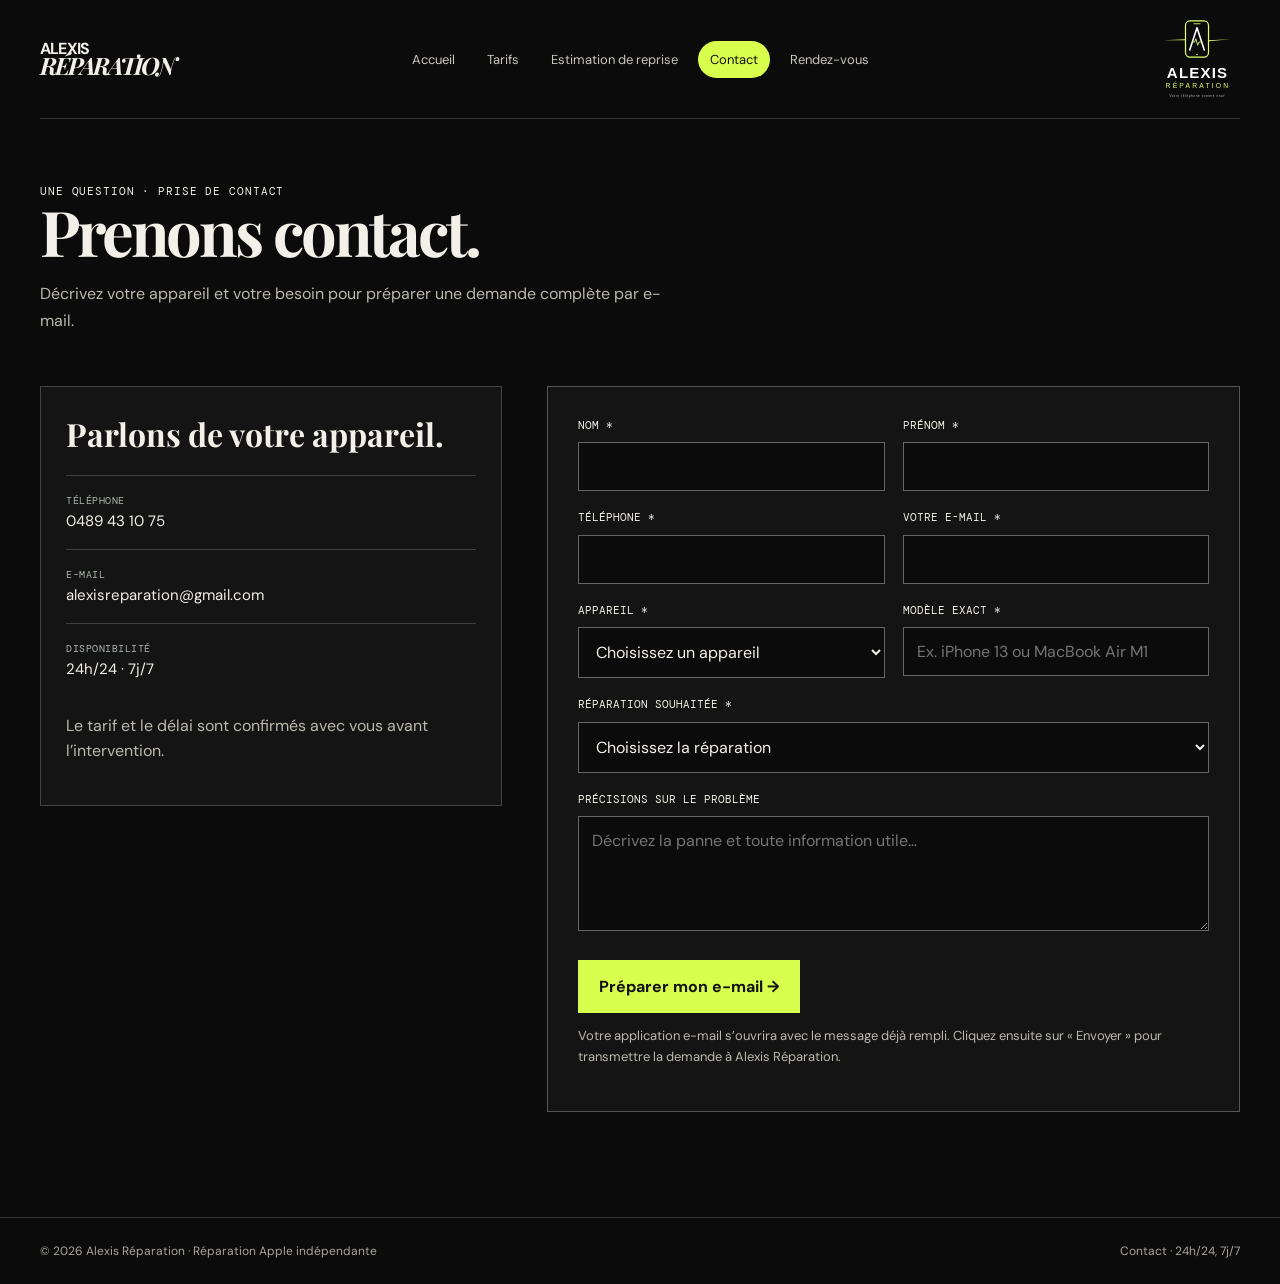
==== contact.html @ 1ca53041 "Remplacer l’estimation de réparation par la reprise iPhone 11 à 18" ====
<!doctype html>
<html lang="fr"><head><meta charset="utf-8"><meta name="viewport" content="width=device-width,initial-scale=1"><meta name="description" content="Alexis Réparation — iPhone, iPad et MacBook. Contact : 0489 43 10 75. Disponible 24h/24, 7j/7."><title>Contact — Alexis Réparation</title><link rel="stylesheet" href="style.css"></head><body>
<header class="shell topbar"><a class="logo" href="index.html" aria-label="Alexis Réparation, accueil">ALEXIS<b>RÉPARATION</b></a><nav class="site-nav" aria-label="Navigation principale"><a href="index.html">Accueil</a><a href="tarifs.html">Tarifs</a><a href="estimation.html">Estimation de reprise</a><a href="contact.html" aria-current="page">Contact</a><a href="rendez-vous.html">Rendez-vous</a></nav><a class="header-logo" href="index.html" aria-label="Alexis Réparation, accueil"><img src="logo-entete.svg" alt="Logo Alexis Réparation" width="86" height="90"></a></header>
<main><div class="shell"><header class="form-heading"><div class="number">Une question · Prise de contact</div><h1 class="page-title">Prenons contact.</h1><p>Décrivez votre appareil et votre besoin pour préparer une demande complète par e-mail.</p></header><div class="form-layout"><aside class="contact-aside"><h2>Parlons de votre appareil.</h2><div class="info"><small>TÉLÉPHONE</small><a href="tel:+32489431075">0489 43 10 75</a></div><div class="info"><small>E-MAIL</small><a href="mailto:alexisreparation@gmail.com">alexisreparation@gmail.com</a></div><div class="info"><small>DISPONIBILITÉ</small>24h/24 · 7j/7</div><p>Le tarif et le délai sont confirmés avec vous avant l’intervention.</p></aside><form class="repair-form" data-repair-form data-request="Contact">
<div class="form-fields">
<div class="field"><label for="nom">Nom *</label><input id="nom" name="nom" autocomplete="family-name" maxlength="100" required></div>
<div class="field"><label for="prenom">Prénom *</label><input id="prenom" name="prenom" autocomplete="given-name" maxlength="100" required></div>
<div class="field"><label for="telephone">Téléphone *</label><input id="telephone" name="telephone" type="tel" autocomplete="tel" required maxlength="40"></div>
<div class="field"><label for="email">Votre e-mail *</label><input id="email" name="email" type="email" autocomplete="email" maxlength="150" required></div>
<div class="field"><label for="appareil">Appareil *</label><select id="appareil" name="appareil" required><option value="">Choisissez un appareil</option><option>iPhone</option><option>iPad</option><option>MacBook</option></select></div>
<div class="field"><label for="modele">Modèle exact *</label><input id="modele" name="modele" placeholder="Ex. iPhone 13 ou MacBook Air M1" maxlength="150" required></div>
<div class="field wide"><label for="reparation">Réparation souhaitée *</label><select id="reparation" name="reparation" required><option value="">Choisissez la réparation</option><option>Écran / vitre tactile</option><option>Batterie</option><option>Connecteur de charge</option><option>Dos en verre</option><option>Appareil photo</option><option>Haut-parleur</option><option>Carte mère</option><option>Châssis complet</option><option>Autre réparation / diagnostic</option></select></div>

<div class="field wide"><label for="message">Précisions sur le problème</label><textarea id="message" name="message" maxlength="3000" placeholder="Décrivez la panne et toute information utile…"></textarea></div></div>
<button class="button" type="submit">Préparer mon e-mail →</button>
<p class="form-note">Votre application e-mail s’ouvrira avec le message déjà rempli. Cliquez ensuite sur « Envoyer » pour transmettre la demande à Alexis Réparation.</p>
<p class="form-status" role="status" aria-live="polite"></p>
<noscript><p>Pour nous contacter, écrivez à <a href="mailto:alexisreparation@gmail.com">alexisreparation@gmail.com</a> ou appelez le 0489 43 10 75.</p></noscript></form></div></div></main>
<footer class="site-footer"><div class="shell"><span>© 2026 Alexis Réparation · Réparation Apple indépendante</span><a href="contact.html">Contact · 24h/24, 7j/7</a></div></footer>
<script src="contact.js" defer></script>
</body></html>
---- style.css ----
@import url('https://fonts.googleapis.com/css2?family=DM+Mono:wght@400;500&family=DM+Sans:opsz,wght@9..40,400;9..40,500;9..40,600;9..40,700&family=Playfair+Display:ital,wght@0,600;0,700;1,600&display=swap');
    :root{--ink:#121212;--cream:#f6f2e9;--paper:#fffdfa;--line:#d8d2c6;--acid:#d8ff4d;--orange:#fe6c3b;--muted:#706d67}*{box-sizing:border-box}html{scroll-behavior:smooth}body{margin:0;background:var(--cream);color:var(--ink);font-family:"DM Sans",sans-serif}a{color:inherit;text-decoration:none}.shell{width:min(1200px,calc(100% - 40px));margin:auto}.topbar{height:80px;display:flex;align-items:center;justify-content:space-between;border-bottom:1px solid var(--line)}.logo{font-size:16px;font-weight:700;letter-spacing:-.05em;line-height:.8}.logo b{display:block;font-family:"Playfair Display";font-size:24px;font-style:italic;letter-spacing:-.09em}.call{border:1px solid var(--ink);border-radius:999px;padding:11px 17px;font-size:12px;font-weight:700;transition:.2s}.call:hover{background:var(--ink);color:white}.eyebrow,.number{font-family:"DM Mono",monospace;font-size:11px;letter-spacing:.08em;text-transform:uppercase}.hero{position:relative;overflow:hidden;padding:80px 0 0;min-height:660px;background:var(--paper)}.hero-grid{display:grid;grid-template-columns:1.1fr .9fr;gap:40px}.hero h1{font-family:"Playfair Display",serif;font-size:clamp(53px,7vw,95px);line-height:.91;letter-spacing:-.065em;margin:17px 0 27px;max-width:760px}.hero h1 em{font-weight:600;color:var(--orange)}.lede{max-width:610px;font-size:17px;line-height:1.6;color:#4c4a45}.hero-actions{display:flex;gap:12px;flex-wrap:wrap;margin-top:31px}.button{display:inline-flex;align-items:center;gap:8px;padding:15px 20px;border:1px solid var(--ink);font-size:13px;font-weight:700}.button.dark{background:var(--ink);color:white}.button:hover{transform:translateY(-2px)}.device-visual{align-self:end;height:440px;position:relative;background:#222;border-radius:220px 220px 0 0;overflow:hidden;background:radial-gradient(circle at 38% 35%,#faefc6 0 8%,transparent 9%),radial-gradient(circle at 68% 65%,#d8ff4d 0 12%,transparent 13%),linear-gradient(145deg,#e6ae74,#a34d3a 54%,#161b25 55%)}.device-visual:before{content:"";position:absolute;inset:57px 19% 0;border:10px solid #171717;border-bottom:0;border-radius:31px 31px 0 0;background:linear-gradient(135deg,#e3ffc2,#5fa4a0 50%,#f5a665);box-shadow:0 0 0 12px #353535}.device-visual:after{content:"A";position:absolute;left:44%;top:130px;color:white;font-family:"Playfair Display";font-size:120px;font-style:italic;text-shadow:0 8px 20px #0005}.stats{display:grid;grid-template-columns:repeat(4,1fr);border-top:1px solid var(--line);margin-top:72px}.stat{padding:17px 10px 18px 0;border-right:1px solid var(--line)}.stat+ .stat{padding-left:17px}.stat b{display:block;font-size:21px;letter-spacing:-.06em}.stat span{font-family:"DM Mono";font-size:10px;text-transform:uppercase;color:var(--muted)}.ticker{overflow:hidden;white-space:nowrap;background:var(--acid);border-block:1px solid var(--ink);padding:13px 0;font-family:"DM Mono";font-size:12px;font-weight:500;letter-spacing:.05em}.ticker span{padding-right:35px}.section{padding:115px 0}.section-top{display:grid;grid-template-columns:180px 1fr;gap:25px;margin-bottom:48px}.section-top h2{margin:0;font-family:"Playfair Display";font-size:clamp(39px,5vw,63px);line-height:.98;letter-spacing:-.06em}.section-top p{max-width:540px;color:var(--muted);font-size:16px;line-height:1.6}.services{display:grid;grid-template-columns:repeat(3,1fr);gap:18px}.service{min-height:390px;display:flex;flex-direction:column;justify-content:flex-end;padding:25px;border:1px solid var(--ink);background:var(--paper);position:relative;overflow:hidden}.service:before{content:"";position:absolute;inset:0 0 40%;background:linear-gradient(145deg,#f2c990,#a6d0c9);opacity:.9}.service:nth-child(2):before{background:linear-gradient(145deg,#d1f0ff,#656cd8)}.service:nth-child(3):before{background:linear-gradient(145deg,#f3d0b4,#a34939)}.service:after{content:"";position:absolute;width:52%;aspect-ratio:1/1.45;border:8px solid #202020;border-radius:17px 17px 0 0;left:24%;top:38px;background:#f9f2cd;box-shadow:0 5px 0 #555}.service:nth-child(2):after{width:72%;left:14%;aspect-ratio:1.1/1;border-radius:12px;background:#cae7ff}.service:nth-child(3):after{width:70%;left:15%;aspect-ratio:1.5/.9;border-radius:8px 8px 0 0;background:#cfddff}.service>*{position:relative;z-index:1}.service h3{margin:8px 0 5px;font-size:25px;letter-spacing:-.055em}.service p{margin:0;color:#51504c;font-family:"DM Mono";font-size:11px}.service ul{padding:0;margin:16px 0 0;display:grid;gap:5px;list-style:none;font-size:13px}.service li:before{content:"— ";color:var(--orange)}.pricing{background:var(--ink);color:var(--paper)}.pricing .section-top p{color:#c2c0ba}.pill-row{display:flex;gap:7px;flex-wrap:wrap;margin-bottom:22px}.pill{padding:9px 14px;border:1px solid #66635d;border-radius:999px;background:transparent;color:inherit;font:inherit;font-size:12px;cursor:pointer}.pill.active,.pill:hover{background:var(--acid);border-color:var(--acid);color:var(--ink)}.price-grid{display:grid;grid-template-columns:repeat(3,1fr);gap:12px}.price-card{min-height:260px;padding:21px;border:1px solid #595751;background:#1c1c1c}.price-card.featured{background:var(--acid);color:var(--ink)}.price-card h3{font-size:23px;letter-spacing:-.06em;margin:35px 0 14px}.tag{font-family:"DM Mono";font-size:10px;letter-spacing:.07em}.rate{display:flex;justify-content:space-between;gap:10px;padding:9px 0;border-top:1px solid #ffffff33;font-size:13px}.featured .rate{border-color:#0003}.calculator{background:var(--orange);padding:105px 0}.calc-grid{display:grid;grid-template-columns:1fr 1fr;gap:80px}.calculator h2{font-family:"Playfair Display";font-size:clamp(43px,5vw,65px);letter-spacing:-.06em;line-height:.94;margin:15px 0}.calculator p{line-height:1.6;max-width:490px}.selects{padding:28px;background:var(--paper);border:1px solid var(--ink)}label{display:block;margin:15px 0 7px;font-family:"DM Mono";font-size:11px;text-transform:uppercase}select{width:100%;padding:15px;border:1px solid var(--ink);border-radius:0;background:white;font:inherit;font-weight:600}.estimate{margin-top:20px;padding:17px;background:var(--acid);display:none}.estimate.show{display:block}.estimate small{display:block;font-family:"DM Mono";font-size:10px;text-transform:uppercase}.estimate b{font-family:"Playfair Display";font-size:36px;letter-spacing:-.06em}.protocol{background:var(--paper)}.steps{display:grid;grid-template-columns:repeat(4,1fr);border-top:1px solid var(--ink)}.step{padding:20px 19px 20px 0;border-right:1px solid var(--line)}.step+.step{padding-left:19px}.step h3{font-size:17px;letter-spacing:-.04em}.step p{font-size:13px;color:var(--muted);line-height:1.55}.contact{padding:95px 0;background:#19251e;color:var(--paper)}.contact-grid{display:grid;grid-template-columns:1fr .8fr;gap:80px}.contact h2{font-family:"Playfair Display";font-size:clamp(45px,6vw,76px);line-height:.92;letter-spacing:-.07em;margin:12px 0}.contact h2 em{color:var(--acid)}.big-phone{display:block;margin-top:35px;font-family:"DM Mono";font-size:clamp(22px,3vw,38px);color:var(--acid)}.info{border-top:1px solid #ffffff44;padding:18px 0;font-size:15px}.info small{display:block;margin-bottom:4px;color:#adb6ad;font-family:"DM Mono";font-size:10px;letter-spacing:.05em}.foot{display:flex;justify-content:space-between;gap:25px;padding:20px 0;font-family:"DM Mono";font-size:10px;color:#b4b9b4}@media(max-width:760px){.shell{width:min(100% - 30px,1200px)}.hero{padding-top:55px}.hero-grid,.calc-grid,.contact-grid{grid-template-columns:1fr}.device-visual{height:290px;margin-top:15px}.stats{grid-template-columns:repeat(2,1fr);margin-top:40px}.stats .stat:nth-child(2){border-right:0}.services,.price-grid{grid-template-columns:1fr}.section{padding:75px 0}.section-top{grid-template-columns:1fr;gap:12px}.steps{grid-template-columns:1fr}.step{border-right:0;border-bottom:1px solid var(--line);padding:18px 0}.step+.step{padding-left:0}.contact-grid{gap:35px}.foot{display:block;line-height:1.8}}
    /* La photographie d'atelier rapproche le haut de page du rendu éditorial de la référence. */
    .hero-photo{align-self:end;min-height:440px;background-color:#171411;background-image:linear-gradient(90deg,rgba(18,18,18,.18),transparent 65%),url('atelier-reparation-hero.png');background-position:center;background-size:cover,contain;background-repeat:no-repeat;border:1px solid var(--ink)}
    .hero-grid>div{min-width:0}
    .hero h1{font-size:clamp(42px,4.5vw,78px);max-width:640px;overflow-wrap:anywhere}
    @media(max-width:760px){.hero-photo{min-height:270px}}
    /* Les illustrations restent dans la zone visuelle haute des cartes. */
    .service:before,.service:after{z-index:0}
    .service:after{display:none}
    .service{min-height:470px}
    .service:before{inset:0 0 46%;opacity:1;background:#e6d1a8 url('iphone.png') center/contain no-repeat}
    .service:nth-child(2):before{background:#bedcf4 url('ipad.png') center/contain no-repeat}
    .service:nth-child(3):before{background:#d6a18e url('macbook.png') center/contain no-repeat}
    .hero h1 em{color:var(--acid)}
    .ticker{color:#111}
    .service li:before{color:var(--acid)}
    /* Déclinaison noire intégrale. */
    body,.hero,.protocol,.calculator,.contact{background:#0b0b0b;color:#f3f0e9}
    .topbar{border-color:#353535}.lede,.section-top p,.step p{color:#bbb8b0}.stat{border-color:#353535}.stat span{color:#aaa69f}
    .button{border-color:#f3f0e9}.button.dark{background:#f3f0e9;color:#111}.button:not(.dark):hover{background:#f3f0e9;color:#111}
    .service{background:#121212;border-color:#575757}.service p{color:#b9b5ae}.service:before{background-color:#1a1a1a}.service:nth-child(2):before{background-color:#1a1a1a}.service:nth-child(3):before{background-color:#1a1a1a}
    .calculator{border-block:1px solid #3f3f3f}.selects{background:#151515;border-color:#5f5f5f}.selects label{color:#ddd8cf}select{background:#0b0b0b;color:#f3f0e9;border-color:#5f5f5f}.estimate{background:var(--acid);color:#111}
    .contact{border-top:1px solid #3f3f3f}.info{border-color:#3f3f3f}.foot{color:#9f9b93}
  

/* Navigation commune et formulaires */
body{margin:0;color-scheme:dark;font-family:"DM Sans",system-ui,sans-serif}
.topbar{height:auto;min-height:90px;gap:24px;padding-block:22px;flex-wrap:wrap}
.site-nav{display:flex;gap:8px;flex-wrap:wrap;align-items:center;justify-content:center}
.site-nav a{padding:9px 11px;font-size:13px;border:1px solid transparent;border-radius:99px;color:#c9c6bf}
.site-nav a:hover,.site-nav a[aria-current="page"]{background:var(--acid);color:#111}
.call{border-color:#636363;color:#f3f0e9}.call:hover{background:var(--acid);color:#111}
.site-footer{border-top:1px solid #353535;padding:25px 0;margin-top:35px}
.site-footer .shell{display:flex;justify-content:space-between;gap:20px;flex-wrap:wrap;color:#aaa69f;font-size:12px}
.page-title{margin:0;font-family:"Playfair Display",Georgia,serif;font-size:clamp(39px,5vw,63px);line-height:1.05;letter-spacing:-.05em}
.page-calculator{min-height:65vh;padding-top:85px}
.home-next{padding:45px 0 65px}.home-next h2{font-family:"Playfair Display",Georgia,serif;font-size:36px;letter-spacing:-.04em;margin:0 0 12px}.home-next p{color:#bbb8b0}
.form-heading{padding:65px 0 35px}.form-heading p{max-width:650px;color:#bbb8b0;line-height:1.7}
.form-layout{display:grid;grid-template-columns:.8fr 1.2fr;gap:45px;padding-bottom:70px;align-items:start}
.contact-aside{padding:25px;background:#141414;border:1px solid #444;min-width:0}.contact-aside h2{font-family:"Playfair Display",Georgia,serif;font-size:32px;margin:0 0 20px}
.contact-aside a{overflow-wrap:anywhere}.contact-aside p{color:#bbb8b0;line-height:1.6}
.repair-form{padding:30px;background:#141414;border:1px solid #555}
.form-fields{display:grid;grid-template-columns:1fr 1fr;gap:18px}.field label{margin:0 0 8px;font-size:11px;line-height:1.6}.field.wide{grid-column:1/-1}
input,textarea,.repair-form select{box-sizing:border-box;width:100%;padding:13px;background:#0b0b0b;color:#f3f0e9;border:1px solid #666;border-radius:0;font:inherit}
textarea{min-height:115px;resize:vertical}input:focus,textarea:focus,select:focus{outline:2px solid var(--acid);outline-offset:3px}
.repair-form .button{cursor:pointer;margin-top:24px;background:var(--acid);color:#111;border-color:var(--acid);font:inherit;font-weight:700}
.form-note,.form-status{font-size:13px;color:#bbb8b0;line-height:1.6}.form-status{color:var(--acid)}
.service{justify-content:flex-start;padding:0 25px 25px;min-height:0}.service:before{display:none}
.service-image{position:relative;z-index:0;display:block;width:calc(100% + 50px);height:240px;object-fit:contain;background:#1a1a1a;margin:0 -25px 25px}
.supported-models{display:block;margin-top:auto;padding-top:22px;color:#b9b5ae;font-size:11px;line-height:1.7}
@media(max-width:1000px){.topbar{justify-content:center}.logo{margin-right:auto}.site-nav{order:3;flex-basis:100%}}
@media(max-width:760px){.form-layout{grid-template-columns:1fr;gap:25px}.form-fields{grid-template-columns:1fr}.field.wide{grid-column:auto}.repair-form{padding:22px}.site-nav{gap:3px;justify-content:flex-start}.site-nav a{font-size:12px;padding:9px}.page-calculator{padding-top:55px}.calc-grid{gap:30px}.topbar .call{font-size:10px;padding:10px}.price-grid{grid-template-columns:1fr}}
.topbar{display:grid;grid-template-columns:minmax(0,1fr) auto minmax(0,1fr);gap:20px;padding-block:14px}
.topbar>.logo{grid-column:1;grid-row:1;justify-self:start;margin:0}
.topbar>.site-nav{grid-column:2;grid-row:1;order:initial;justify-content:center;flex-basis:auto}
.header-logo{grid-column:3;grid-row:1;justify-self:end;display:block;line-height:0}
.header-logo img{display:block;width:86px;height:90px;object-fit:contain}
.iphone-catalog{grid-column:1/-1;min-width:0}
.catalogue-heading{display:flex;align-items:flex-start;flex-wrap:wrap;gap:20px;margin:10px 0 28px}
.catalogue-heading h2{margin:0;font-size:26px;letter-spacing:-.04em;line-height:1.2}
.catalogue-heading h2:focus{outline:none}.catalogue-heading h2:focus-visible{outline:2px solid var(--acid);outline-offset:6px}
.catalogue-heading p{color:#bbb8b0;line-height:1.6;margin:9px 0 0;font-size:14px}
.model-grid{display:grid;grid-template-columns:repeat(4,minmax(0,1fr));gap:18px}
.model-tile{display:flex;align-items:center;gap:14px;min-width:0;min-height:112px;padding:18px;background:#1c1c1c;color:#f3f0e9;border:1px solid #515151;border-radius:16px;text-align:left;font:inherit;cursor:pointer;transition:background .18s,border-color .18s,transform .18s}
.model-tile:hover{border-color:var(--acid);background:#252b18;transform:translateY(-3px)}
.model-tile:focus-visible,.catalogue-back:focus-visible{outline:2px solid var(--acid);outline-offset:4px}
.model-thumbnail{flex:0 0 45px;height:68px;display:flex;justify-content:center;align-items:center}
.model-thumbnail img{display:block;width:45px;height:68px;object-fit:contain}
.model-label{font-size:17px;font-weight:700;line-height:1.3;letter-spacing:-.03em;overflow-wrap:anywhere}
.model-arrow{margin-left:auto;color:var(--acid);font-size:26px;line-height:1;flex-shrink:0}
.model-detail{display:block;margin-top:7px;font-size:11px;font-weight:400;line-height:1.5;color:#bbb8b0;letter-spacing:0}
.model-chip-group{margin:0 0 34px}.model-chip-title{margin:0 0 16px;padding-bottom:12px;border-bottom:1px solid #454545;color:var(--acid);font-size:20px;letter-spacing:-.03em}
.catalogue-back{background:transparent;color:var(--acid);border:1px solid #555;border-radius:99px;padding:10px 14px;font:inherit;font-size:13px;cursor:pointer;white-space:nowrap}
.catalogue-back:hover{background:var(--acid);color:#111;border-color:var(--acid)}
.catalogue-actions{margin-top:26px}.book-model{background:var(--acid);border-color:var(--acid);color:#111}
@media(max-width:1050px){.model-grid{grid-template-columns:repeat(3,minmax(0,1fr))}}
@media(max-width:800px){.model-grid{grid-template-columns:repeat(2,minmax(0,1fr))}}
@media(max-width:490px){.model-grid{grid-template-columns:1fr;gap:12px}.model-tile{min-height:95px}.model-label{font-size:18px}.catalogue-heading h2{font-size:23px}}
@media(max-width:850px){.topbar{grid-template-columns:1fr 1fr;gap:12px}.topbar>.logo{grid-column:1}.header-logo{grid-column:2}.topbar>.site-nav{grid-column:1/-1;grid-row:2;justify-content:center}.header-logo img{width:70px;height:74px}}

/* Estimation de reprise */
.trade-section{padding:85px 0 100px;min-height:70vh}
.trade-layout{display:grid;grid-template-columns:1fr 1fr;gap:65px;align-items:start}
.trade-intro h1{margin-top:20px}.trade-intro h1 em{color:var(--acid);font-weight:600}
.trade-intro>p{max-width:510px;line-height:1.7;color:#bbb8b0;font-size:16px}
.trade-intro .trade-range{display:inline-block;color:var(--acid);font-family:"DM Mono",monospace;font-size:13px;border:1px solid #454545;border-radius:99px;padding:8px 15px}
.trade-intro .trade-caption{font-size:13px;max-width:430px}
.trade-form{padding:30px;background:#151515;border:1px solid #555;min-width:0}
.trade-form>label{margin-top:0}.trade-form select{font-size:16px}
.trade-states{border:0;padding:0;margin:30px 0 0;min-width:0}
.trade-states legend{font-family:"DM Mono",monospace;text-transform:uppercase;font-size:11px;letter-spacing:.04em;margin-bottom:14px}
.trade-state-grid{display:grid;grid-template-columns:1fr 1fr;gap:12px}
.trade-state{display:flex;align-items:center;gap:11px;margin:0;padding:16px 12px;background:#0b0b0b;border:1px solid #555;cursor:pointer;text-transform:none;font-family:inherit;letter-spacing:normal}
.trade-state input{width:17px;height:17px;flex-shrink:0;accent-color:var(--acid);padding:0}
.trade-state strong{display:block;font-size:14px}.trade-state small{display:block;margin-top:5px;color:#aaa69f;line-height:1.5;font-size:11px}
.trade-state:has(input:checked){background:#242b15;border-color:var(--acid)}.trade-state:has(input:checked) strong{color:var(--acid)}
.trade-state:focus-within{outline:2px solid var(--acid);outline-offset:3px}
.trade-prompt{font-size:13px;color:#bbb8b0;line-height:1.6;margin:24px 0 0}
.trade-result{display:flex;flex-direction:column;gap:9px;background:var(--acid);color:#111;padding:24px;margin-top:25px}
.trade-result-label{font-family:"DM Mono",monospace;font-size:10px;text-transform:uppercase}
.trade-result>strong{font-size:56px;letter-spacing:-.06em;line-height:1.1}
.trade-result>span:not(.trade-result-label){font-weight:700;font-size:14px}.trade-result>small{font-size:11px;line-height:1.6}
.trade-contact{display:flex;justify-content:center;text-align:center;margin-top:16px;font-size:13px;line-height:1.5}
.trade-result[hidden],.trade-contact[hidden],.trade-prompt[hidden]{display:none}
@media(max-width:1000px){.trade-layout{gap:35px}}
@media(max-width:760px){.trade-section{padding:55px 0 65px}.trade-layout{grid-template-columns:1fr}.trade-form{padding:22px}}
@media(max-width:380px){.trade-state-grid{grid-template-columns:1fr}}
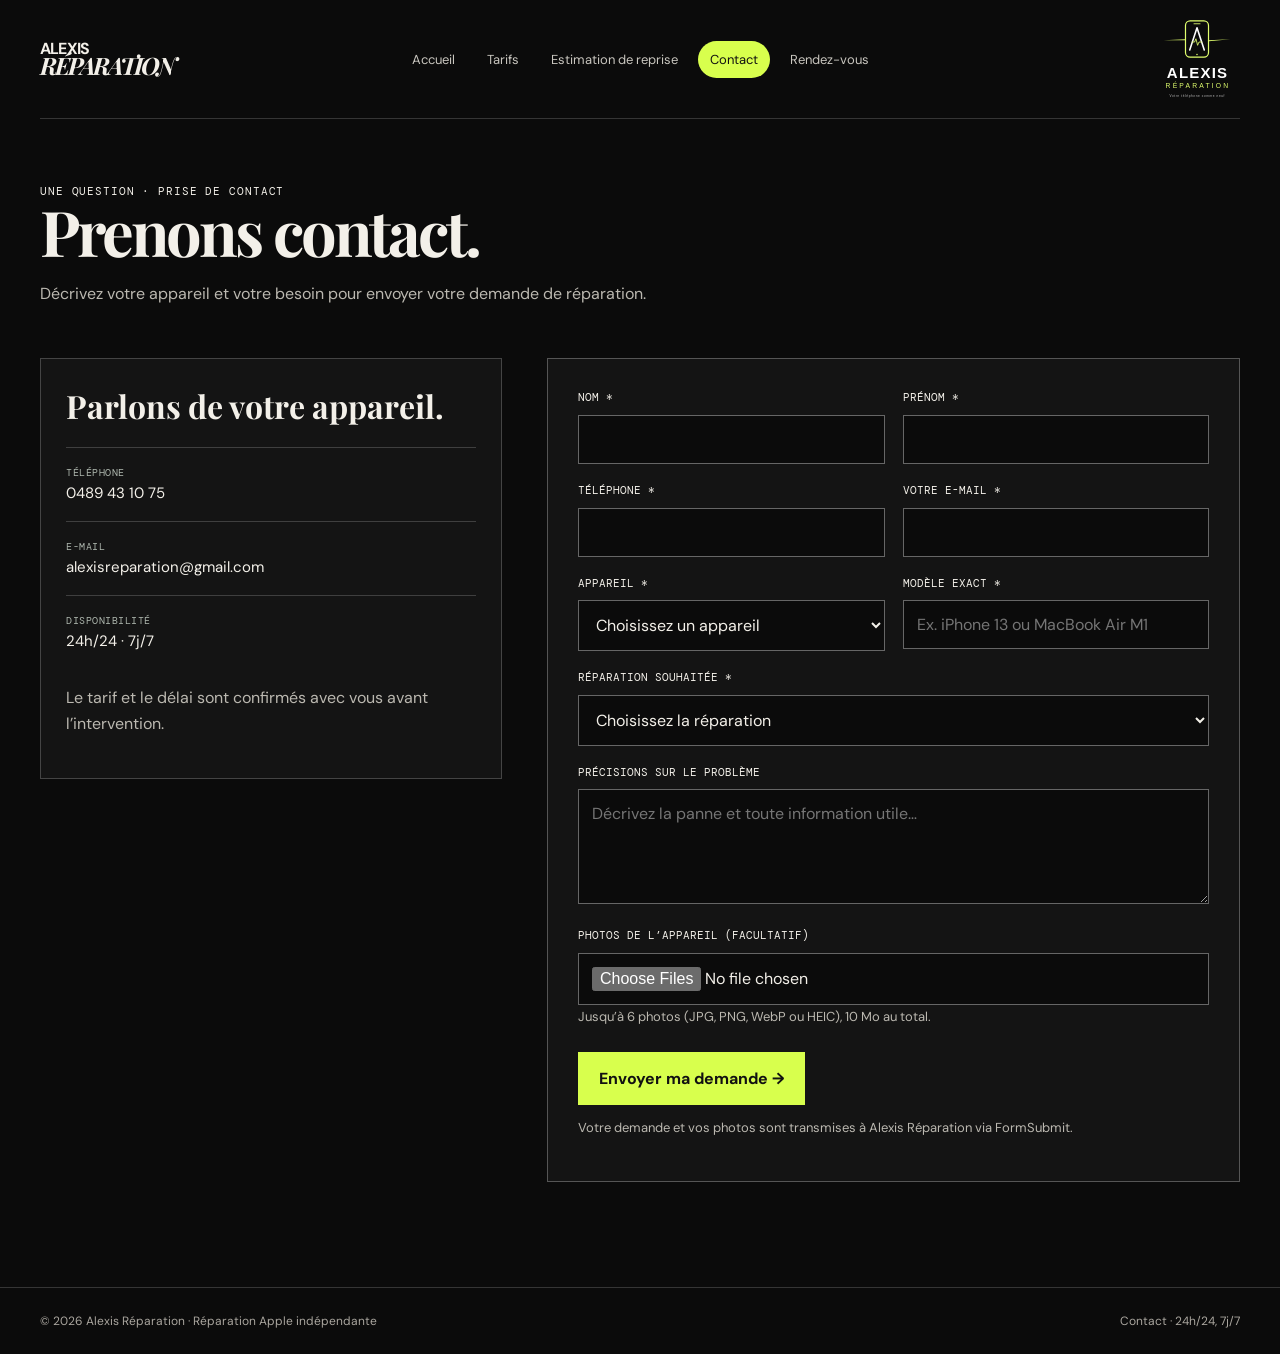
==== commit ca1d455b: "Envoyer les demandes de réparation avec photos" ====
--- a/contact.html
+++ b/contact.html
@@ -1,7 +1,10 @@
 <!doctype html>
 <html lang="fr"><head><meta charset="utf-8"><meta name="viewport" content="width=device-width,initial-scale=1"><meta name="description" content="Alexis Réparation — iPhone, iPad et MacBook. Contact : 0489 43 10 75. Disponible 24h/24, 7j/7."><title>Contact — Alexis Réparation</title><link rel="stylesheet" href="style.css"></head><body>
 <header class="shell topbar"><a class="logo" href="index.html" aria-label="Alexis Réparation, accueil">ALEXIS<b>RÉPARATION</b></a><nav class="site-nav" aria-label="Navigation principale"><a href="index.html">Accueil</a><a href="tarifs.html">Tarifs</a><a href="estimation.html">Estimation de reprise</a><a href="contact.html" aria-current="page">Contact</a><a href="rendez-vous.html">Rendez-vous</a></nav><a class="header-logo" href="index.html" aria-label="Alexis Réparation, accueil"><img src="logo-entete.svg" alt="Logo Alexis Réparation" width="86" height="90"></a></header>
-<main><div class="shell"><header class="form-heading"><div class="number">Une question · Prise de contact</div><h1 class="page-title">Prenons contact.</h1><p>Décrivez votre appareil et votre besoin pour préparer une demande complète par e-mail.</p></header><div class="form-layout"><aside class="contact-aside"><h2>Parlons de votre appareil.</h2><div class="info"><small>TÉLÉPHONE</small><a href="tel:+32489431075">0489 43 10 75</a></div><div class="info"><small>E-MAIL</small><a href="mailto:alexisreparation@gmail.com">alexisreparation@gmail.com</a></div><div class="info"><small>DISPONIBILITÉ</small>24h/24 · 7j/7</div><p>Le tarif et le délai sont confirmés avec vous avant l’intervention.</p></aside><form class="repair-form" data-repair-form data-request="Contact">
+<main><div class="shell"><header class="form-heading"><div class="number">Une question · Prise de contact</div><h1 class="page-title">Prenons contact.</h1><p>Décrivez votre appareil et votre besoin pour envoyer votre demande de réparation.</p></header><div class="form-layout"><aside class="contact-aside"><h2>Parlons de votre appareil.</h2><div class="info"><small>TÉLÉPHONE</small><a href="tel:+32489431075">0489 43 10 75</a></div><div class="info"><small>E-MAIL</small><a href="mailto:alexisreparation@gmail.com">alexisreparation@gmail.com</a></div><div class="info"><small>DISPONIBILITÉ</small>24h/24 · 7j/7</div><p>Le tarif et le délai sont confirmés avec vous avant l’intervention.</p></aside><form class="repair-form" data-repair-form method="post" enctype="multipart/form-data" action="https://formsubmit.co/alexisreparation@gmail.com">
+<input type="hidden" name="_url" value="https://alexisreparation-wq.github.io/reparation-apple/contact.html">
+<input type="hidden" name="_template" value="table">
+<input type="hidden" name="Type de demande" value="Contact">
 <div class="form-fields">
 <div class="field"><label for="nom">Nom *</label><input id="nom" name="nom" autocomplete="family-name" maxlength="100" required></div>
 <div class="field"><label for="prenom">Prénom *</label><input id="prenom" name="prenom" autocomplete="given-name" maxlength="100" required></div>
@@ -11,11 +14,13 @@
 <div class="field"><label for="modele">Modèle exact *</label><input id="modele" name="modele" placeholder="Ex. iPhone 13 ou MacBook Air M1" maxlength="150" required></div>
 <div class="field wide"><label for="reparation">Réparation souhaitée *</label><select id="reparation" name="reparation" required><option value="">Choisissez la réparation</option><option>Écran / vitre tactile</option><option>Batterie</option><option>Connecteur de charge</option><option>Dos en verre</option><option>Appareil photo</option><option>Haut-parleur</option><option>Carte mère</option><option>Châssis complet</option><option>Autre réparation / diagnostic</option></select></div>
 
-<div class="field wide"><label for="message">Précisions sur le problème</label><textarea id="message" name="message" maxlength="3000" placeholder="Décrivez la panne et toute information utile…"></textarea></div></div>
-<button class="button" type="submit">Préparer mon e-mail →</button>
-<p class="form-note">Votre application e-mail s’ouvrira avec le message déjà rempli. Cliquez ensuite sur « Envoyer » pour transmettre la demande à Alexis Réparation.</p>
-<p class="form-status" role="status" aria-live="polite"></p>
+<div class="field wide"><label for="message">Précisions sur le problème</label><textarea id="message" name="message" maxlength="3000" placeholder="Décrivez la panne et toute information utile…"></textarea></div>
+<div class="field wide"><label for="photos">Photos de l’appareil (facultatif)</label><input id="photos" name="photos" type="file" multiple accept="image/jpeg,image/png,image/webp,image/heic,image/heif,.heic,.heif" aria-describedby="photos-hint">
+<small id="photos-hint" class="form-note">Jusqu’à 6 photos (JPG, PNG, WebP ou HEIC), 10 Mo au total.</small></div>
+</div>
+<button class="button" type="submit" disabled>Envoyer ma demande →</button>
+<p class="form-note">Votre demande et vos photos sont transmises à Alexis Réparation via FormSubmit.</p>
 <noscript><p>Pour nous contacter, écrivez à <a href="mailto:alexisreparation@gmail.com">alexisreparation@gmail.com</a> ou appelez le 0489 43 10 75.</p></noscript></form></div></div></main>
 <footer class="site-footer"><div class="shell"><span>© 2026 Alexis Réparation · Réparation Apple indépendante</span><a href="contact.html">Contact · 24h/24, 7j/7</a></div></footer>
-<script src="contact.js" defer></script>
+<script src="contact.js?v=2" defer></script>
 </body></html>
--- a/style.css
+++ b/style.css
@@ -107,3 +107,15 @@
 @media(max-width:1000px){.trade-layout{gap:35px}}
 @media(max-width:760px){.trade-section{padding:55px 0 65px}.trade-layout{grid-template-columns:1fr}.trade-form{padding:22px}}
 @media(max-width:380px){.trade-state-grid{grid-template-columns:1fr}}
+.trade-form>label[for="tradeModel"]{margin-top:24px}
+.trade-form select:disabled{opacity:.5;cursor:not-allowed}
+
+/* Formulaire de reprise */
+.buyback-main{padding:60px 0 80px;max-width:950px}.buyback-main>h1{margin:15px 0 18px}.buyback-main>h1 em{color:var(--acid)}.buyback-main>p{color:#bbb8b0;line-height:1.7}.buyback-main .buyback-selection{color:var(--acid);font-weight:700}
+.buyback-panel{min-width:0;margin:30px 0;padding:28px;background:#151515;border:1px solid #505050}.buyback-panel legend{padding:0 10px;font-size:17px;font-weight:700;color:var(--acid)}
+.buyback-hint{display:block;font-size:12px;line-height:1.7;color:#bbb8b0}.buyback-panel>.buyback-hint{margin:0 0 22px}
+.buyback-photos{display:grid;grid-template-columns:repeat(3,minmax(0,1fr));gap:20px}.buyback-photo{min-width:0}.buyback-photo>label{margin:0 0 10px}.photo-preview{height:150px;background:#0b0b0b;border:1px solid #444;display:flex;align-items:center;justify-content:center;overflow:hidden}.photo-preview img{width:100%;height:100%;object-fit:contain}.photo-preview span{font-size:30px;color:#7c855e}.buyback-photo input{font-size:11px;margin-top:9px;padding:8px;max-width:100%}.buyback-photo>small{display:block;font-size:10px;color:#b9b5ae;margin-top:7px;overflow-wrap:anywhere}
+.battery-unavailable{display:flex;gap:8px;align-items:center;font-family:inherit;font-size:11px;text-transform:none;line-height:1.5}.battery-unavailable input{width:16px;height:16px;flex-shrink:0;accent-color:var(--acid)}.buyback-submit{background:var(--acid);color:#111;border-color:var(--acid);cursor:pointer}
+.buyback-error{color:#ffb1a2;font-size:14px;line-height:1.6}.buyback-offer{margin-top:35px;border:1px solid var(--acid);padding:30px;background:#18200c}.buyback-offer h2{margin:0 0 20px;font-size:24px}.buyback-offer>strong{font-size:64px;letter-spacing:-.06em;color:var(--acid)}.buyback-offer p{font-size:13px;line-height:1.7}.buyback-offer .button{background:var(--acid);border-color:var(--acid);color:#111;cursor:pointer;line-height:1.5;text-align:center}.buyback-offer button:disabled{opacity:.6;cursor:wait}
+.buyback-form[hidden],.buyback-offer[hidden],.buyback-error[hidden],.buyback-main [hidden]{display:none}
+@media(max-width:650px){.buyback-panel{padding:20px}.buyback-photos{grid-template-columns:repeat(2,minmax(0,1fr));gap:14px}.buyback-offer{padding:22px}.buyback-offer>strong{font-size:52px}.buyback-submit{width:100%}}
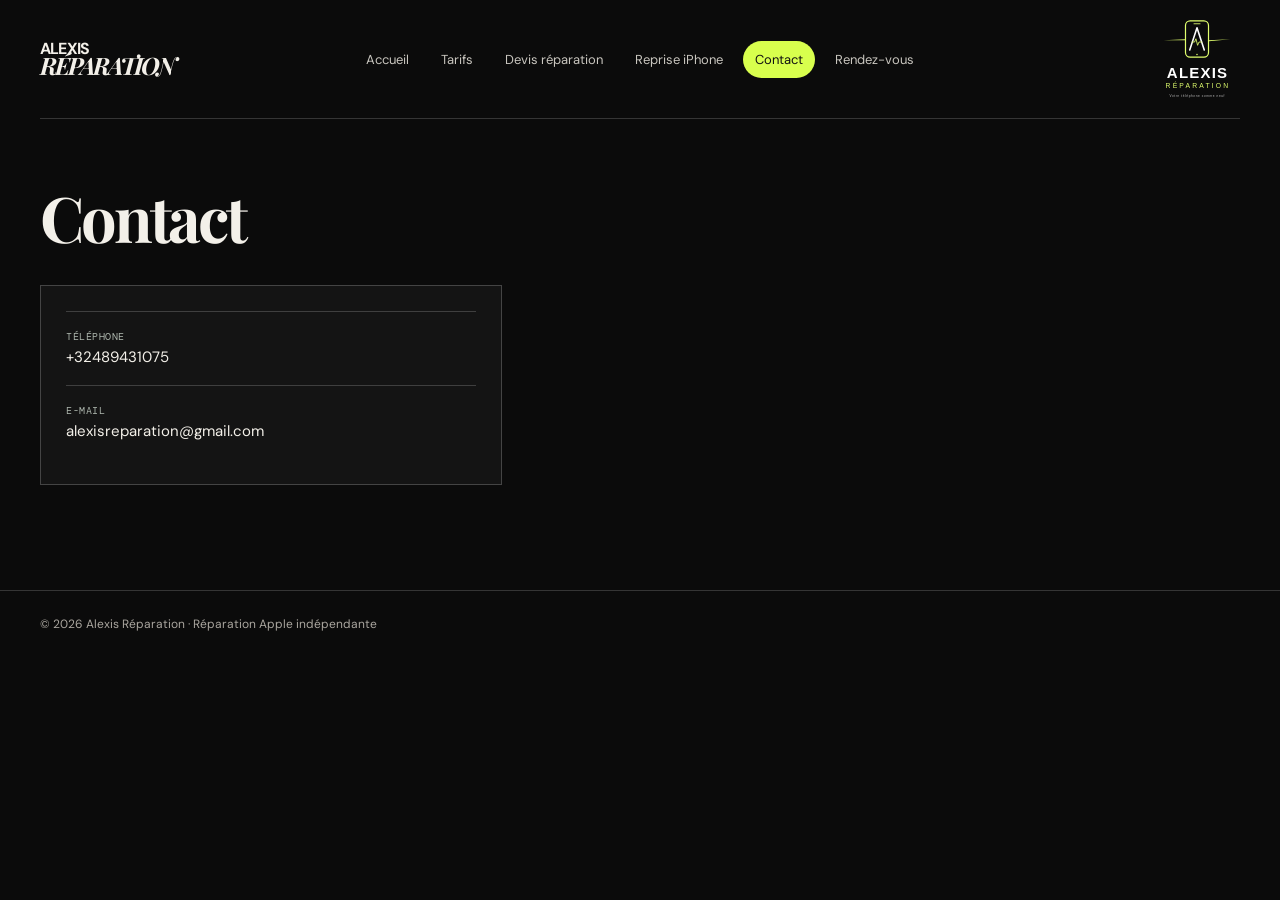
==== commit aa3adb36: "Séparer les devis réparation de la page Contact" ====
--- a/contact.html
+++ b/contact.html
@@ -1,26 +1,11 @@
 <!doctype html>
-<html lang="fr"><head><meta charset="utf-8"><meta name="viewport" content="width=device-width,initial-scale=1"><meta name="description" content="Alexis Réparation — iPhone, iPad et MacBook. Contact : 0489 43 10 75. Disponible 24h/24, 7j/7."><title>Contact — Alexis Réparation</title><link rel="stylesheet" href="style.css"></head><body>
-<header class="shell topbar"><a class="logo" href="index.html" aria-label="Alexis Réparation, accueil">ALEXIS<b>RÉPARATION</b></a><nav class="site-nav" aria-label="Navigation principale"><a href="index.html">Accueil</a><a href="tarifs.html">Tarifs</a><a href="estimation.html">Estimation de reprise</a><a href="contact.html" aria-current="page">Contact</a><a href="rendez-vous.html">Rendez-vous</a></nav><a class="header-logo" href="index.html" aria-label="Alexis Réparation, accueil"><img src="logo-entete.svg" alt="Logo Alexis Réparation" width="86" height="90"></a></header>
-<main><div class="shell"><header class="form-heading"><div class="number">Une question · Prise de contact</div><h1 class="page-title">Prenons contact.</h1><p>Décrivez votre appareil et votre besoin pour envoyer votre demande de réparation.</p></header><div class="form-layout"><aside class="contact-aside"><h2>Parlons de votre appareil.</h2><div class="info"><small>TÉLÉPHONE</small><a href="tel:+32489431075">0489 43 10 75</a></div><div class="info"><small>E-MAIL</small><a href="mailto:alexisreparation@gmail.com">alexisreparation@gmail.com</a></div><div class="info"><small>DISPONIBILITÉ</small>24h/24 · 7j/7</div><p>Le tarif et le délai sont confirmés avec vous avant l’intervention.</p></aside><form class="repair-form" data-repair-form method="post" enctype="multipart/form-data" action="https://formsubmit.co/alexisreparation@gmail.com">
-<input type="hidden" name="_url" value="https://alexisreparation-wq.github.io/reparation-apple/contact.html">
-<input type="hidden" name="_template" value="table">
-<input type="hidden" name="Type de demande" value="Contact">
-<div class="form-fields">
-<div class="field"><label for="nom">Nom *</label><input id="nom" name="nom" autocomplete="family-name" maxlength="100" required></div>
-<div class="field"><label for="prenom">Prénom *</label><input id="prenom" name="prenom" autocomplete="given-name" maxlength="100" required></div>
-<div class="field"><label for="telephone">Téléphone *</label><input id="telephone" name="telephone" type="tel" autocomplete="tel" required maxlength="40"></div>
-<div class="field"><label for="email">Votre e-mail *</label><input id="email" name="email" type="email" autocomplete="email" maxlength="150" required></div>
-<div class="field"><label for="appareil">Appareil *</label><select id="appareil" name="appareil" required><option value="">Choisissez un appareil</option><option>iPhone</option><option>iPad</option><option>MacBook</option></select></div>
-<div class="field"><label for="modele">Modèle exact *</label><input id="modele" name="modele" placeholder="Ex. iPhone 13 ou MacBook Air M1" maxlength="150" required></div>
-<div class="field wide"><label for="reparation">Réparation souhaitée *</label><select id="reparation" name="reparation" required><option value="">Choisissez la réparation</option><option>Écran / vitre tactile</option><option>Batterie</option><option>Connecteur de charge</option><option>Dos en verre</option><option>Appareil photo</option><option>Haut-parleur</option><option>Carte mère</option><option>Châssis complet</option><option>Autre réparation / diagnostic</option></select></div>
-
-<div class="field wide"><label for="message">Précisions sur le problème</label><textarea id="message" name="message" maxlength="3000" placeholder="Décrivez la panne et toute information utile…"></textarea></div>
-<div class="field wide"><label for="photos">Photos de l’appareil (facultatif)</label><input id="photos" name="photos" type="file" multiple accept="image/jpeg,image/png,image/webp,image/heic,image/heif,.heic,.heif" aria-describedby="photos-hint">
-<small id="photos-hint" class="form-note">Jusqu’à 6 photos (JPG, PNG, WebP ou HEIC), 10 Mo au total.</small></div>
-</div>
-<button class="button" type="submit" disabled>Envoyer ma demande →</button>
-<p class="form-note">Votre demande et vos photos sont transmises à Alexis Réparation via FormSubmit.</p>
-<noscript><p>Pour nous contacter, écrivez à <a href="mailto:alexisreparation@gmail.com">alexisreparation@gmail.com</a> ou appelez le 0489 43 10 75.</p></noscript></form></div></div></main>
-<footer class="site-footer"><div class="shell"><span>© 2026 Alexis Réparation · Réparation Apple indépendante</span><a href="contact.html">Contact · 24h/24, 7j/7</a></div></footer>
-<script src="contact.js?v=2" defer></script>
+<html lang="fr"><head><meta charset="utf-8"><meta name="viewport" content="width=device-width,initial-scale=1"><meta name="description" content="Téléphone et e-mail d’Alexis Réparation."><title>Contact — Alexis Réparation</title><link rel="stylesheet" href="style.css"></head><body>
+<header class="shell topbar"><a class="logo" href="index.html" aria-label="Alexis Réparation, accueil">ALEXIS<b>RÉPARATION</b></a><nav class="site-nav" aria-label="Navigation principale"><a href="index.html">Accueil</a><a href="tarifs.html">Tarifs</a><a href="devis-reparation.html">Devis réparation</a><a href="estimation.html">Reprise iPhone</a><a href="contact.html" aria-current="page">Contact</a><a href="rendez-vous.html">Rendez-vous</a></nav><a class="header-logo" href="index.html" aria-label="Alexis Réparation, accueil"><img src="logo-entete.svg" alt="Logo Alexis Réparation" width="86" height="90"></a></header>
+<main><div class="shell">
+<header class="form-heading"><h1 class="page-title">Contact</h1></header>
+<div class="form-layout"><div class="contact-aside">
+<div class="info"><small>TÉLÉPHONE</small><a href="tel:+32489431075">+32489431075</a></div>
+<div class="info"><small>E-MAIL</small><a href="mailto:alexisreparation@gmail.com">alexisreparation@gmail.com</a></div>
+</div></div></div></main>
+<footer class="site-footer"><div class="shell"><span>© 2026 Alexis Réparation · Réparation Apple indépendante</span></div></footer>
 </body></html>
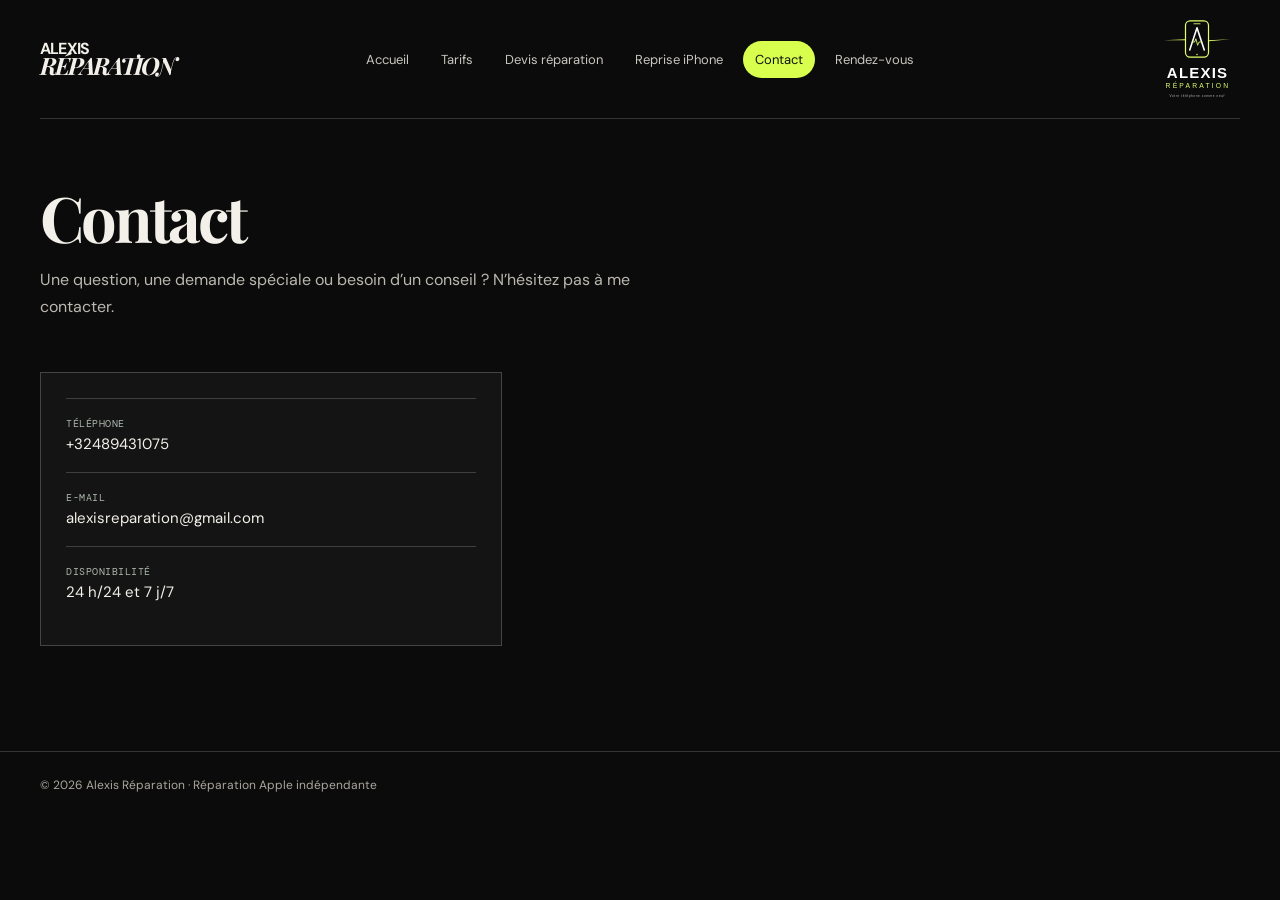
==== commit 6f1a1255: "Indiquer la disponibilité sur la page Contact" ====
--- a/contact.html
+++ b/contact.html
@@ -2,10 +2,14 @@
 <html lang="fr"><head><meta charset="utf-8"><meta name="viewport" content="width=device-width,initial-scale=1"><meta name="description" content="Téléphone et e-mail d’Alexis Réparation."><title>Contact — Alexis Réparation</title><link rel="stylesheet" href="style.css"></head><body>
 <header class="shell topbar"><a class="logo" href="index.html" aria-label="Alexis Réparation, accueil">ALEXIS<b>RÉPARATION</b></a><nav class="site-nav" aria-label="Navigation principale"><a href="index.html">Accueil</a><a href="tarifs.html">Tarifs</a><a href="devis-reparation.html">Devis réparation</a><a href="estimation.html">Reprise iPhone</a><a href="contact.html" aria-current="page">Contact</a><a href="rendez-vous.html">Rendez-vous</a></nav><a class="header-logo" href="index.html" aria-label="Alexis Réparation, accueil"><img src="logo-entete.svg" alt="Logo Alexis Réparation" width="86" height="90"></a></header>
 <main><div class="shell">
-<header class="form-heading"><h1 class="page-title">Contact</h1></header>
+<header class="form-heading">
+<h1 class="page-title">Contact</h1>
+<p>Une question, une demande spéciale ou besoin d’un conseil ? N’hésitez pas à me contacter.</p>
+</header>
 <div class="form-layout"><div class="contact-aside">
 <div class="info"><small>TÉLÉPHONE</small><a href="tel:+32489431075">+32489431075</a></div>
 <div class="info"><small>E-MAIL</small><a href="mailto:alexisreparation@gmail.com">alexisreparation@gmail.com</a></div>
+<div class="info"><small>DISPONIBILITÉ</small>24 h/24 et 7 j/7</div>
 </div></div></div></main>
 <footer class="site-footer"><div class="shell"><span>© 2026 Alexis Réparation · Réparation Apple indépendante</span></div></footer>
 </body></html>
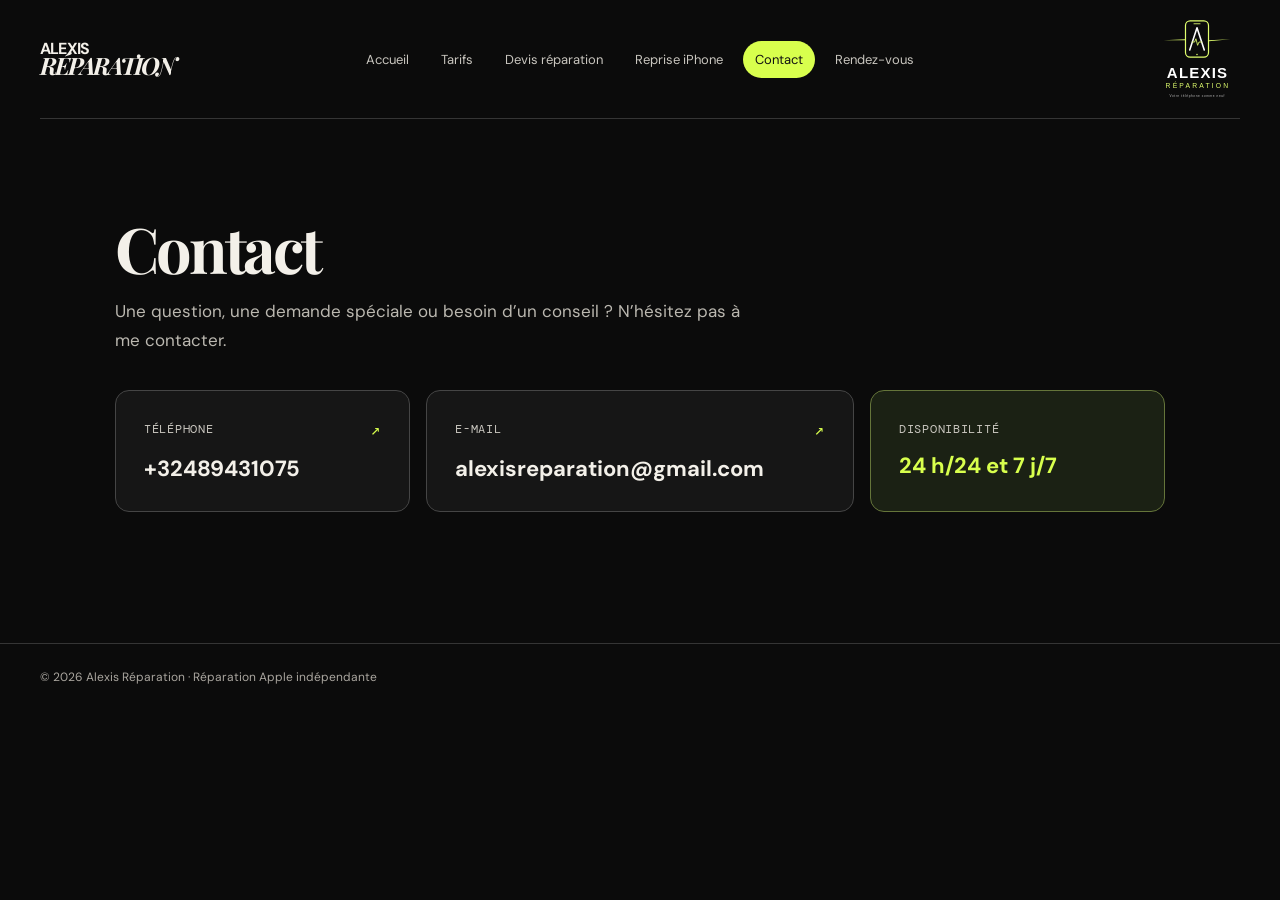
==== commit ad524a3b: "Soigner la page Contact et les filtres Tarifs" ====
--- a/contact.html
+++ b/contact.html
@@ -1,15 +1,25 @@
 <!doctype html>
-<html lang="fr"><head><meta charset="utf-8"><meta name="viewport" content="width=device-width,initial-scale=1"><meta name="description" content="Téléphone et e-mail d’Alexis Réparation."><title>Contact — Alexis Réparation</title><link rel="stylesheet" href="style.css"></head><body>
+<html lang="fr"><head><meta charset="utf-8"><meta name="viewport" content="width=device-width,initial-scale=1"><meta name="description" content="Téléphone et e-mail d’Alexis Réparation."><title>Contact — Alexis Réparation</title><link rel="stylesheet" href="style.css?v=contact-tarifs"></head><body>
 <header class="shell topbar"><a class="logo" href="index.html" aria-label="Alexis Réparation, accueil">ALEXIS<b>RÉPARATION</b></a><nav class="site-nav" aria-label="Navigation principale"><a href="index.html">Accueil</a><a href="tarifs.html">Tarifs</a><a href="devis-reparation.html">Devis réparation</a><a href="estimation.html">Reprise iPhone</a><a href="contact.html" aria-current="page">Contact</a><a href="rendez-vous.html">Rendez-vous</a></nav><a class="header-logo" href="index.html" aria-label="Alexis Réparation, accueil"><img src="logo-entete.svg" alt="Logo Alexis Réparation" width="86" height="90"></a></header>
-<main><div class="shell">
+<main class="shell contact-page">
 <header class="form-heading">
 <h1 class="page-title">Contact</h1>
 <p>Une question, une demande spéciale ou besoin d’un conseil ? N’hésitez pas à me contacter.</p>
 </header>
-<div class="form-layout"><div class="contact-aside">
-<div class="info"><small>TÉLÉPHONE</small><a href="tel:+32489431075">+32489431075</a></div>
-<div class="info"><small>E-MAIL</small><a href="mailto:alexisreparation@gmail.com">alexisreparation@gmail.com</a></div>
-<div class="info"><small>DISPONIBILITÉ</small>24 h/24 et 7 j/7</div>
-</div></div></div></main>
+<div class="contact-details">
+<a class="contact-card" href="tel:+32489431075">
+<span class="contact-card-label">Téléphone <span aria-hidden="true">↗</span></span>
+<strong class="contact-card-value">+32489431075</strong>
+</a>
+<a class="contact-card" href="mailto:alexisreparation@gmail.com">
+<span class="contact-card-label">E-mail <span aria-hidden="true">↗</span></span>
+<strong class="contact-card-value">alexisreparation@gmail.com</strong>
+</a>
+<div class="contact-card contact-card-hours">
+<span class="contact-card-label">Disponibilité</span>
+<strong class="contact-card-value">24 h/24 et 7 j/7</strong>
+</div>
+</div>
+</main>
 <footer class="site-footer"><div class="shell"><span>© 2026 Alexis Réparation · Réparation Apple indépendante</span></div></footer>
 </body></html>
--- a/style.css
+++ b/style.css
@@ -41,6 +41,75 @@
 .form-layout{display:grid;grid-template-columns:.8fr 1.2fr;gap:45px;padding-bottom:70px;align-items:start}
 .contact-aside{padding:25px;background:#141414;border:1px solid #444;min-width:0}.contact-aside h2{font-family:"Playfair Display",Georgia,serif;font-size:32px;margin:0 0 20px}
 .contact-aside a{overflow-wrap:anywhere}.contact-aside p{color:#bbb8b0;line-height:1.6}
+
+.contact-page {
+  max-width: 1050px;
+  padding-bottom: clamp(48px, 8vw, 96px);
+}
+.contact-page .form-heading {
+  padding-top: clamp(48px, 8vw, 96px);
+}
+.contact-page .form-heading p {
+  font-size: 17px;
+  margin: 16px 0 0;
+}
+.contact-details {
+  display: grid;
+  grid-template-columns: minmax(0, 1fr) minmax(0, 1.45fr) minmax(0, 1fr);
+  gap: 16px;
+}
+.contact-card {
+  display: grid;
+  align-content: center;
+  gap: 14px;
+  padding: clamp(18px, 2.5vw, 28px);
+  border: 1px solid #454545;
+  border-radius: 14px;
+  background: #161616;
+}
+a.contact-card:hover {
+  border-color: var(--acid);
+  background: #1b2114;
+}
+a.contact-card:focus-visible {
+  outline: 2px solid var(--acid);
+  outline-offset: 3px;
+}
+.contact-card-label {
+  display: flex;
+  justify-content: space-between;
+  align-items: center;
+  gap: 12px;
+  color: #c9c6bf;
+  font: 12px "DM Mono", monospace;
+  letter-spacing: .06em;
+  text-transform: uppercase;
+}
+.contact-card-label span {
+  color: var(--acid);
+  font-size: 16px;
+}
+.contact-card-value {
+  overflow-wrap: anywhere;
+  font-size: clamp(16px, 1.8vw, 22px);
+}
+.contact-card-hours {
+  background: #1b2114;
+  border-color: #65753a;
+  color: var(--acid);
+}
+@media (max-width: 760px) {
+  .contact-details { grid-template-columns: minmax(0, 1fr); }
+}
+
+.pricing .pill[data-category] {
+  border-color: var(--acid);
+}
+.pricing .pill[data-category]:focus-visible {
+  outline: 2px solid var(--acid);
+  outline-offset: 3px;
+}
+
 .repair-form{padding:30px;background:#141414;border:1px solid #555}
 .form-fields{display:grid;grid-template-columns:1fr 1fr;gap:18px}.field label{margin:0 0 8px;font-size:11px;line-height:1.6}.field.wide{grid-column:1/-1}
 input,textarea,.repair-form select{box-sizing:border-box;width:100%;padding:13px;background:#0b0b0b;color:#f3f0e9;border:1px solid #666;border-radius:0;font:inherit}
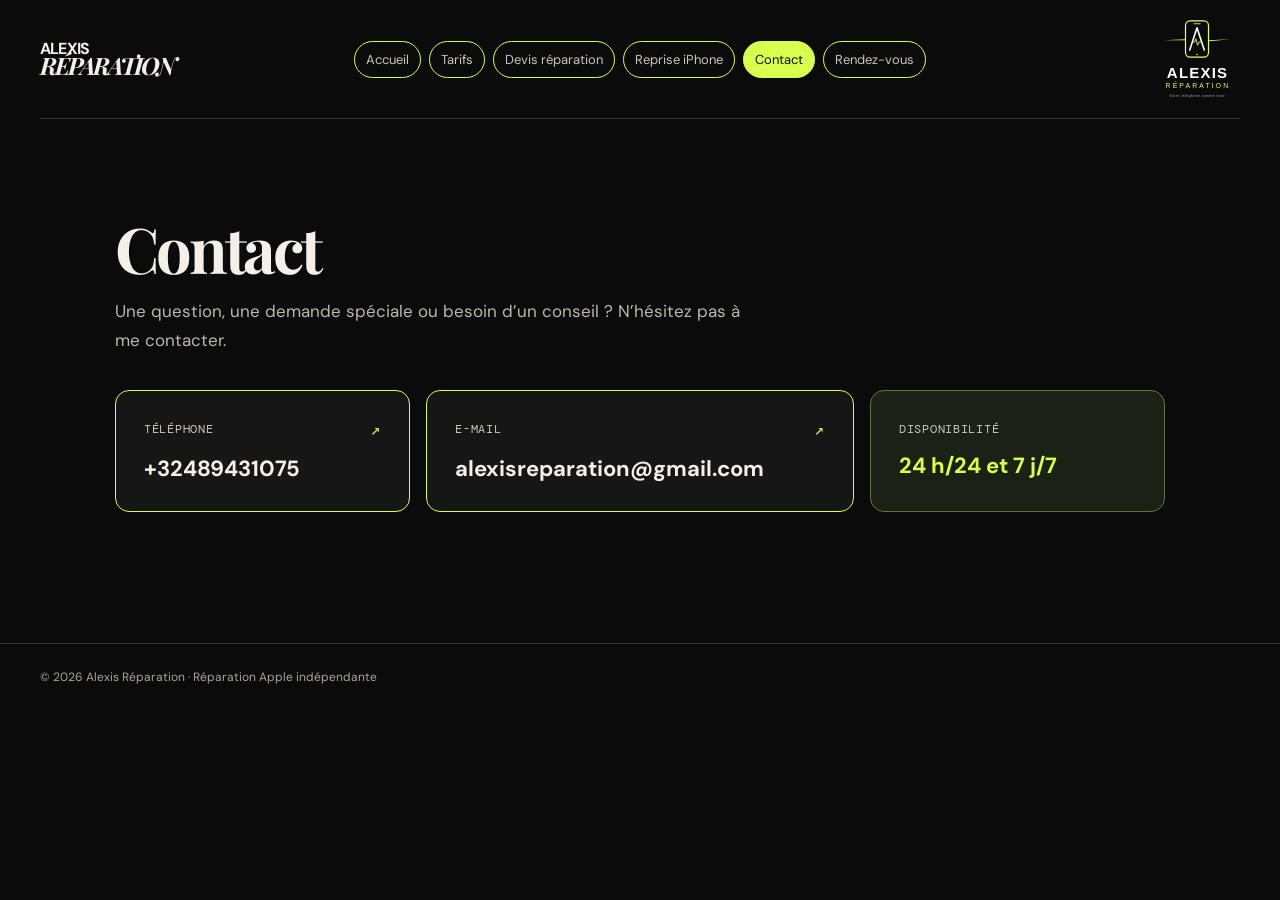
==== commit a9e45061: "Appliquer le contour néon à tous les boutons du site" ====
--- a/contact.html
+++ b/contact.html
@@ -1,5 +1,5 @@
 <!doctype html>
-<html lang="fr"><head><meta charset="utf-8"><meta name="viewport" content="width=device-width,initial-scale=1"><meta name="description" content="Téléphone et e-mail d’Alexis Réparation."><title>Contact — Alexis Réparation</title><link rel="stylesheet" href="style.css?v=contact-tarifs"></head><body>
+<html lang="fr"><head><meta charset="utf-8"><meta name="viewport" content="width=device-width,initial-scale=1"><meta name="description" content="Téléphone et e-mail d’Alexis Réparation."><title>Contact — Alexis Réparation</title><link rel="stylesheet" href="style.css?v=button-glow"></head><body>
 <header class="shell topbar"><a class="logo" href="index.html" aria-label="Alexis Réparation, accueil">ALEXIS<b>RÉPARATION</b></a><nav class="site-nav" aria-label="Navigation principale"><a href="index.html">Accueil</a><a href="tarifs.html">Tarifs</a><a href="devis-reparation.html">Devis réparation</a><a href="estimation.html">Reprise iPhone</a><a href="contact.html" aria-current="page">Contact</a><a href="rendez-vous.html">Rendez-vous</a></nav><a class="header-logo" href="index.html" aria-label="Alexis Réparation, accueil"><img src="logo-entete.svg" alt="Logo Alexis Réparation" width="86" height="90"></a></header>
 <main class="shell contact-page">
 <header class="form-heading">
--- a/style.css
+++ b/style.css
@@ -1,6 +1,6 @@
 
     @import url('https://fonts.googleapis.com/css2?family=DM+Mono:wght@400;500&family=DM+Sans:opsz,wght@9..40,400;9..40,500;9..40,600;9..40,700&family=Playfair+Display:ital,wght@0,600;0,700;1,600&display=swap');
-    :root{--ink:#121212;--cream:#f6f2e9;--paper:#fffdfa;--line:#d8d2c6;--acid:#d8ff4d;--orange:#fe6c3b;--muted:#706d67}*{box-sizing:border-box}html{scroll-behavior:smooth}body{margin:0;background:var(--cream);color:var(--ink);font-family:"DM Sans",sans-serif}a{color:inherit;text-decoration:none}.shell{width:min(1200px,calc(100% - 40px));margin:auto}.topbar{height:80px;display:flex;align-items:center;justify-content:space-between;border-bottom:1px solid var(--line)}.logo{font-size:16px;font-weight:700;letter-spacing:-.05em;line-height:.8}.logo b{display:block;font-family:"Playfair Display";font-size:24px;font-style:italic;letter-spacing:-.09em}.call{border:1px solid var(--ink);border-radius:999px;padding:11px 17px;font-size:12px;font-weight:700;transition:.2s}.call:hover{background:var(--ink);color:white}.eyebrow,.number{font-family:"DM Mono",monospace;font-size:11px;letter-spacing:.08em;text-transform:uppercase}.hero{position:relative;overflow:hidden;padding:80px 0 0;min-height:660px;background:var(--paper)}.hero-grid{display:grid;grid-template-columns:1.1fr .9fr;gap:40px}.hero h1{font-family:"Playfair Display",serif;font-size:clamp(53px,7vw,95px);line-height:.91;letter-spacing:-.065em;margin:17px 0 27px;max-width:760px}.hero h1 em{font-weight:600;color:var(--orange)}.lede{max-width:610px;font-size:17px;line-height:1.6;color:#4c4a45}.hero-actions{display:flex;gap:12px;flex-wrap:wrap;margin-top:31px}.button{display:inline-flex;align-items:center;gap:8px;padding:15px 20px;border:1px solid var(--ink);font-size:13px;font-weight:700}.button.dark{background:var(--ink);color:white}.button:hover{transform:translateY(-2px)}.device-visual{align-self:end;height:440px;position:relative;background:#222;border-radius:220px 220px 0 0;overflow:hidden;background:radial-gradient(circle at 38% 35%,#faefc6 0 8%,transparent 9%),radial-gradient(circle at 68% 65%,#d8ff4d 0 12%,transparent 13%),linear-gradient(145deg,#e6ae74,#a34d3a 54%,#161b25 55%)}.device-visual:before{content:"";position:absolute;inset:57px 19% 0;border:10px solid #171717;border-bottom:0;border-radius:31px 31px 0 0;background:linear-gradient(135deg,#e3ffc2,#5fa4a0 50%,#f5a665);box-shadow:0 0 0 12px #353535}.device-visual:after{content:"A";position:absolute;left:44%;top:130px;color:white;font-family:"Playfair Display";font-size:120px;font-style:italic;text-shadow:0 8px 20px #0005}.stats{display:grid;grid-template-columns:repeat(4,1fr);border-top:1px solid var(--line);margin-top:72px}.stat{padding:17px 10px 18px 0;border-right:1px solid var(--line)}.stat+ .stat{padding-left:17px}.stat b{display:block;font-size:21px;letter-spacing:-.06em}.stat span{font-family:"DM Mono";font-size:10px;text-transform:uppercase;color:var(--muted)}.ticker{overflow:hidden;white-space:nowrap;background:var(--acid);border-block:1px solid var(--ink);padding:13px 0;font-family:"DM Mono";font-size:12px;font-weight:500;letter-spacing:.05em}.ticker span{padding-right:35px}.section{padding:115px 0}.section-top{display:grid;grid-template-columns:180px 1fr;gap:25px;margin-bottom:48px}.section-top h2{margin:0;font-family:"Playfair Display";font-size:clamp(39px,5vw,63px);line-height:.98;letter-spacing:-.06em}.section-top p{max-width:540px;color:var(--muted);font-size:16px;line-height:1.6}.services{display:grid;grid-template-columns:repeat(3,1fr);gap:18px}.service{min-height:390px;display:flex;flex-direction:column;justify-content:flex-end;padding:25px;border:1px solid var(--ink);background:var(--paper);position:relative;overflow:hidden}.service:before{content:"";position:absolute;inset:0 0 40%;background:linear-gradient(145deg,#f2c990,#a6d0c9);opacity:.9}.service:nth-child(2):before{background:linear-gradient(145deg,#d1f0ff,#656cd8)}.service:nth-child(3):before{background:linear-gradient(145deg,#f3d0b4,#a34939)}.service:after{content:"";position:absolute;width:52%;aspect-ratio:1/1.45;border:8px solid #202020;border-radius:17px 17px 0 0;left:24%;top:38px;background:#f9f2cd;box-shadow:0 5px 0 #555}.service:nth-child(2):after{width:72%;left:14%;aspect-ratio:1.1/1;border-radius:12px;background:#cae7ff}.service:nth-child(3):after{width:70%;left:15%;aspect-ratio:1.5/.9;border-radius:8px 8px 0 0;background:#cfddff}.service>*{position:relative;z-index:1}.service h3{margin:8px 0 5px;font-size:25px;letter-spacing:-.055em}.service p{margin:0;color:#51504c;font-family:"DM Mono";font-size:11px}.service ul{padding:0;margin:16px 0 0;display:grid;gap:5px;list-style:none;font-size:13px}.service li:before{content:"— ";color:var(--orange)}.pricing{background:var(--ink);color:var(--paper)}.pricing .section-top p{color:#c2c0ba}.pill-row{display:flex;gap:7px;flex-wrap:wrap;margin-bottom:22px}.pill{padding:9px 14px;border:1px solid #66635d;border-radius:999px;background:transparent;color:inherit;font:inherit;font-size:12px;cursor:pointer}.pill.active,.pill:hover{background:var(--acid);border-color:var(--acid);color:var(--ink)}.price-grid{display:grid;grid-template-columns:repeat(3,1fr);gap:12px}.price-card{min-height:260px;padding:21px;border:1px solid #595751;background:#1c1c1c}.price-card.featured{background:var(--acid);color:var(--ink)}.price-card h3{font-size:23px;letter-spacing:-.06em;margin:35px 0 14px}.tag{font-family:"DM Mono";font-size:10px;letter-spacing:.07em}.rate{display:flex;justify-content:space-between;gap:10px;padding:9px 0;border-top:1px solid #ffffff33;font-size:13px}.featured .rate{border-color:#0003}.calculator{background:var(--orange);padding:105px 0}.calc-grid{display:grid;grid-template-columns:1fr 1fr;gap:80px}.calculator h2{font-family:"Playfair Display";font-size:clamp(43px,5vw,65px);letter-spacing:-.06em;line-height:.94;margin:15px 0}.calculator p{line-height:1.6;max-width:490px}.selects{padding:28px;background:var(--paper);border:1px solid var(--ink)}label{display:block;margin:15px 0 7px;font-family:"DM Mono";font-size:11px;text-transform:uppercase}select{width:100%;padding:15px;border:1px solid var(--ink);border-radius:0;background:white;font:inherit;font-weight:600}.estimate{margin-top:20px;padding:17px;background:var(--acid);display:none}.estimate.show{display:block}.estimate small{display:block;font-family:"DM Mono";font-size:10px;text-transform:uppercase}.estimate b{font-family:"Playfair Display";font-size:36px;letter-spacing:-.06em}.protocol{background:var(--paper)}.steps{display:grid;grid-template-columns:repeat(4,1fr);border-top:1px solid var(--ink)}.step{padding:20px 19px 20px 0;border-right:1px solid var(--line)}.step+.step{padding-left:19px}.step h3{font-size:17px;letter-spacing:-.04em}.step p{font-size:13px;color:var(--muted);line-height:1.55}.contact{padding:95px 0;background:#19251e;color:var(--paper)}.contact-grid{display:grid;grid-template-columns:1fr .8fr;gap:80px}.contact h2{font-family:"Playfair Display";font-size:clamp(45px,6vw,76px);line-height:.92;letter-spacing:-.07em;margin:12px 0}.contact h2 em{color:var(--acid)}.big-phone{display:block;margin-top:35px;font-family:"DM Mono";font-size:clamp(22px,3vw,38px);color:var(--acid)}.info{border-top:1px solid #ffffff44;padding:18px 0;font-size:15px}.info small{display:block;margin-bottom:4px;color:#adb6ad;font-family:"DM Mono";font-size:10px;letter-spacing:.05em}.foot{display:flex;justify-content:space-between;gap:25px;padding:20px 0;font-family:"DM Mono";font-size:10px;color:#b4b9b4}@media(max-width:760px){.shell{width:min(100% - 30px,1200px)}.hero{padding-top:55px}.hero-grid,.calc-grid,.contact-grid{grid-template-columns:1fr}.device-visual{height:290px;margin-top:15px}.stats{grid-template-columns:repeat(2,1fr);margin-top:40px}.stats .stat:nth-child(2){border-right:0}.services,.price-grid{grid-template-columns:1fr}.section{padding:75px 0}.section-top{grid-template-columns:1fr;gap:12px}.steps{grid-template-columns:1fr}.step{border-right:0;border-bottom:1px solid var(--line);padding:18px 0}.step+.step{padding-left:0}.contact-grid{gap:35px}.foot{display:block;line-height:1.8}}
+    :root{--ink:#121212;--cream:#f6f2e9;--paper:#fffdfa;--line:#d8d2c6;--acid:#d8ff4d;--orange:#fe6c3b;--muted:#706d67}*{box-sizing:border-box}html{scroll-behavior:smooth}body{margin:0;background:var(--cream);color:var(--ink);font-family:"DM Sans",sans-serif}a{color:inherit;text-decoration:none}.shell{width:min(1200px,calc(100% - 40px));margin:auto}.topbar{height:80px;display:flex;align-items:center;justify-content:space-between;border-bottom:1px solid var(--line)}.logo{font-size:16px;font-weight:700;letter-spacing:-.05em;line-height:.8}.logo b{display:block;font-family:"Playfair Display";font-size:24px;font-style:italic;letter-spacing:-.09em}.call{border:1px solid var(--ink);border-radius:999px;padding:11px 17px;font-size:12px;font-weight:700;transition:.2s}.call:hover{background:var(--ink);color:white}.eyebrow,.number{font-family:"DM Mono",monospace;font-size:11px;letter-spacing:.08em;text-transform:uppercase}.hero{position:relative;overflow:hidden;padding:80px 0 0;min-height:660px;background:var(--paper)}.hero-grid{display:grid;grid-template-columns:1.1fr .9fr;gap:40px}.hero h1{font-family:"Playfair Display",serif;font-size:clamp(53px,7vw,95px);line-height:.91;letter-spacing:-.065em;margin:17px 0 27px;max-width:760px}.hero h1 em{font-weight:600;color:var(--orange)}.lede{max-width:610px;font-size:17px;line-height:1.6;color:#4c4a45}.hero-actions{display:flex;gap:12px;flex-wrap:wrap;margin-top:31px}.button{display:inline-flex;align-items:center;gap:8px;padding:15px 20px;border:1px solid var(--ink);font-size:13px;font-weight:700}.button.dark{background:var(--ink);color:white}.device-visual{align-self:end;height:440px;position:relative;background:#222;border-radius:220px 220px 0 0;overflow:hidden;background:radial-gradient(circle at 38% 35%,#faefc6 0 8%,transparent 9%),radial-gradient(circle at 68% 65%,#d8ff4d 0 12%,transparent 13%),linear-gradient(145deg,#e6ae74,#a34d3a 54%,#161b25 55%)}.device-visual:before{content:"";position:absolute;inset:57px 19% 0;border:10px solid #171717;border-bottom:0;border-radius:31px 31px 0 0;background:linear-gradient(135deg,#e3ffc2,#5fa4a0 50%,#f5a665);box-shadow:0 0 0 12px #353535}.device-visual:after{content:"A";position:absolute;left:44%;top:130px;color:white;font-family:"Playfair Display";font-size:120px;font-style:italic;text-shadow:0 8px 20px #0005}.stats{display:grid;grid-template-columns:repeat(4,1fr);border-top:1px solid var(--line);margin-top:72px}.stat{padding:17px 10px 18px 0;border-right:1px solid var(--line)}.stat+ .stat{padding-left:17px}.stat b{display:block;font-size:21px;letter-spacing:-.06em}.stat span{font-family:"DM Mono";font-size:10px;text-transform:uppercase;color:var(--muted)}.ticker{overflow:hidden;white-space:nowrap;background:var(--acid);border-block:1px solid var(--ink);padding:13px 0;font-family:"DM Mono";font-size:12px;font-weight:500;letter-spacing:.05em}.ticker span{padding-right:35px}.section{padding:115px 0}.section-top{display:grid;grid-template-columns:180px 1fr;gap:25px;margin-bottom:48px}.section-top h2{margin:0;font-family:"Playfair Display";font-size:clamp(39px,5vw,63px);line-height:.98;letter-spacing:-.06em}.section-top p{max-width:540px;color:var(--muted);font-size:16px;line-height:1.6}.services{display:grid;grid-template-columns:repeat(3,1fr);gap:18px}.service{min-height:390px;display:flex;flex-direction:column;justify-content:flex-end;padding:25px;border:1px solid var(--ink);background:var(--paper);position:relative;overflow:hidden}.service:before{content:"";position:absolute;inset:0 0 40%;background:linear-gradient(145deg,#f2c990,#a6d0c9);opacity:.9}.service:nth-child(2):before{background:linear-gradient(145deg,#d1f0ff,#656cd8)}.service:nth-child(3):before{background:linear-gradient(145deg,#f3d0b4,#a34939)}.service:after{content:"";position:absolute;width:52%;aspect-ratio:1/1.45;border:8px solid #202020;border-radius:17px 17px 0 0;left:24%;top:38px;background:#f9f2cd;box-shadow:0 5px 0 #555}.service:nth-child(2):after{width:72%;left:14%;aspect-ratio:1.1/1;border-radius:12px;background:#cae7ff}.service:nth-child(3):after{width:70%;left:15%;aspect-ratio:1.5/.9;border-radius:8px 8px 0 0;background:#cfddff}.service>*{position:relative;z-index:1}.service h3{margin:8px 0 5px;font-size:25px;letter-spacing:-.055em}.service p{margin:0;color:#51504c;font-family:"DM Mono";font-size:11px}.service ul{padding:0;margin:16px 0 0;display:grid;gap:5px;list-style:none;font-size:13px}.service li:before{content:"— ";color:var(--orange)}.pricing{background:var(--ink);color:var(--paper)}.pricing .section-top p{color:#c2c0ba}.pill-row{display:flex;gap:7px;flex-wrap:wrap;margin-bottom:22px}.pill{padding:9px 14px;border:1px solid #66635d;border-radius:999px;background:transparent;color:inherit;font:inherit;font-size:12px;cursor:pointer}.pill.active,.pill:hover{background:var(--acid);border-color:var(--acid);color:var(--ink)}.price-grid{display:grid;grid-template-columns:repeat(3,1fr);gap:12px}.price-card{min-height:260px;padding:21px;border:1px solid #595751;background:#1c1c1c}.price-card.featured{background:var(--acid);color:var(--ink)}.price-card h3{font-size:23px;letter-spacing:-.06em;margin:35px 0 14px}.tag{font-family:"DM Mono";font-size:10px;letter-spacing:.07em}.rate{display:flex;justify-content:space-between;gap:10px;padding:9px 0;border-top:1px solid #ffffff33;font-size:13px}.featured .rate{border-color:#0003}.calculator{background:var(--orange);padding:105px 0}.calc-grid{display:grid;grid-template-columns:1fr 1fr;gap:80px}.calculator h2{font-family:"Playfair Display";font-size:clamp(43px,5vw,65px);letter-spacing:-.06em;line-height:.94;margin:15px 0}.calculator p{line-height:1.6;max-width:490px}.selects{padding:28px;background:var(--paper);border:1px solid var(--ink)}label{display:block;margin:15px 0 7px;font-family:"DM Mono";font-size:11px;text-transform:uppercase}select{width:100%;padding:15px;border:1px solid var(--ink);border-radius:0;background:white;font:inherit;font-weight:600}.estimate{margin-top:20px;padding:17px;background:var(--acid);display:none}.estimate.show{display:block}.estimate small{display:block;font-family:"DM Mono";font-size:10px;text-transform:uppercase}.estimate b{font-family:"Playfair Display";font-size:36px;letter-spacing:-.06em}.protocol{background:var(--paper)}.steps{display:grid;grid-template-columns:repeat(4,1fr);border-top:1px solid var(--ink)}.step{padding:20px 19px 20px 0;border-right:1px solid var(--line)}.step+.step{padding-left:19px}.step h3{font-size:17px;letter-spacing:-.04em}.step p{font-size:13px;color:var(--muted);line-height:1.55}.contact{padding:95px 0;background:#19251e;color:var(--paper)}.contact-grid{display:grid;grid-template-columns:1fr .8fr;gap:80px}.contact h2{font-family:"Playfair Display";font-size:clamp(45px,6vw,76px);line-height:.92;letter-spacing:-.07em;margin:12px 0}.contact h2 em{color:var(--acid)}.big-phone{display:block;margin-top:35px;font-family:"DM Mono";font-size:clamp(22px,3vw,38px);color:var(--acid)}.info{border-top:1px solid #ffffff44;padding:18px 0;font-size:15px}.info small{display:block;margin-bottom:4px;color:#adb6ad;font-family:"DM Mono";font-size:10px;letter-spacing:.05em}.foot{display:flex;justify-content:space-between;gap:25px;padding:20px 0;font-family:"DM Mono";font-size:10px;color:#b4b9b4}@media(max-width:760px){.shell{width:min(100% - 30px,1200px)}.hero{padding-top:55px}.hero-grid,.calc-grid,.contact-grid{grid-template-columns:1fr}.device-visual{height:290px;margin-top:15px}.stats{grid-template-columns:repeat(2,1fr);margin-top:40px}.stats .stat:nth-child(2){border-right:0}.services,.price-grid{grid-template-columns:1fr}.section{padding:75px 0}.section-top{grid-template-columns:1fr;gap:12px}.steps{grid-template-columns:1fr}.step{border-right:0;border-bottom:1px solid var(--line);padding:18px 0}.step+.step{padding-left:0}.contact-grid{gap:35px}.foot{display:block;line-height:1.8}}
     /* La photographie d'atelier rapproche le haut de page du rendu éditorial de la référence. */
     .hero-photo{align-self:end;min-height:440px;background-color:#171411;background-image:linear-gradient(90deg,rgba(18,18,18,.18),transparent 65%),url('atelier-reparation-hero.png');background-position:center;background-size:cover,contain;background-repeat:no-repeat;border:1px solid var(--ink)}
     .hero-grid>div{min-width:0}
@@ -19,7 +19,7 @@
     /* Déclinaison noire intégrale. */
     body,.hero,.protocol,.calculator,.contact{background:#0b0b0b;color:#f3f0e9}
     .topbar{border-color:#353535}.lede,.section-top p,.step p{color:#bbb8b0}.stat{border-color:#353535}.stat span{color:#aaa69f}
-    .button{border-color:#f3f0e9}.button.dark{background:#f3f0e9;color:#111}.button:not(.dark):hover{background:#f3f0e9;color:#111}
+    .button{border-color:#f3f0e9}.button.dark{background:#f3f0e9;color:#111}.button:not(.dark):not(:disabled):hover{background:#f3f0e9;color:#111}
     .service{background:#121212;border-color:#575757}.service p{color:#b9b5ae}.service:before{background-color:#1a1a1a}.service:nth-child(2):before{background-color:#1a1a1a}.service:nth-child(3):before{background-color:#1a1a1a}
     .calculator{border-block:1px solid #3f3f3f}.selects{background:#151515;border-color:#5f5f5f}.selects label{color:#ddd8cf}select{background:#0b0b0b;color:#f3f0e9;border-color:#5f5f5f}.estimate{background:var(--acid);color:#111}
     .contact{border-top:1px solid #3f3f3f}.info{border-color:#3f3f3f}.foot{color:#9f9b93}
@@ -100,14 +100,6 @@
 }
 @media (max-width: 760px) {
   .contact-details { grid-template-columns: minmax(0, 1fr); }
-}
-
-.pricing .pill[data-category] {
-  border-color: var(--acid);
-}
-.pricing .pill[data-category]:focus-visible {
-  outline: 2px solid var(--acid);
-  outline-offset: 3px;
 }
 
 .repair-form{padding:30px;background:#141414;border:1px solid #555}
@@ -132,8 +124,8 @@
 .catalogue-heading h2:focus{outline:none}.catalogue-heading h2:focus-visible{outline:2px solid var(--acid);outline-offset:6px}
 .catalogue-heading p{color:#bbb8b0;line-height:1.6;margin:9px 0 0;font-size:14px}
 .model-grid{display:grid;grid-template-columns:repeat(4,minmax(0,1fr));gap:18px}
-.model-tile{display:flex;align-items:center;gap:14px;min-width:0;min-height:112px;padding:18px;background:#1c1c1c;color:#f3f0e9;border:1px solid #515151;border-radius:16px;text-align:left;font:inherit;cursor:pointer;transition:background .18s,border-color .18s,transform .18s}
-.model-tile:hover{border-color:var(--acid);background:#252b18;transform:translateY(-3px)}
+.model-tile{display:flex;align-items:center;gap:14px;min-width:0;min-height:112px;padding:18px;background:#1c1c1c;color:#f3f0e9;border:1px solid var(--acid);border-radius:16px;text-align:left;font:inherit;cursor:pointer}
+.model-tile:hover{background:#252b18}
 .model-tile:focus-visible,.catalogue-back:focus-visible{outline:2px solid var(--acid);outline-offset:4px}
 .model-thumbnail{flex:0 0 45px;height:68px;display:flex;justify-content:center;align-items:center}
 .model-thumbnail img{display:block;width:45px;height:68px;object-fit:contain}
@@ -188,3 +180,46 @@
 .buyback-error{color:#ffb1a2;font-size:14px;line-height:1.6}.buyback-offer{margin-top:35px;border:1px solid var(--acid);padding:30px;background:#18200c}.buyback-offer h2{margin:0 0 20px;font-size:24px}.buyback-offer>strong{font-size:64px;letter-spacing:-.06em;color:var(--acid)}.buyback-offer p{font-size:13px;line-height:1.7}.buyback-offer .button{background:var(--acid);border-color:var(--acid);color:#111;cursor:pointer;line-height:1.5;text-align:center}.buyback-offer button:disabled{opacity:.6;cursor:wait}
 .buyback-form[hidden],.buyback-offer[hidden],.buyback-error[hidden],.buyback-main [hidden]{display:none}
 @media(max-width:650px){.buyback-panel{padding:20px}.buyback-photos{grid-template-columns:repeat(2,minmax(0,1fr));gap:14px}.buyback-offer{padding:22px}.buyback-offer>strong{font-size:52px}.buyback-submit{width:100%}}
+
+/* Contour et survol des boutons */
+:root {
+  --button-hover-shadow: -6px 0 18px -8px var(--acid), 6px 0 18px -8px var(--acid);
+  --button-hover-transform: translateY(-3px);
+  --button-transition-duration: .18s;
+}
+
+:is(button, .button, .site-nav a, .trade-state, a.contact-card) {
+  border-color: var(--acid);
+}
+input[type="file"]::file-selector-button {
+  border: 1px solid var(--acid);
+  border-radius: 4px;
+  background: #1c1c1c;
+  color: inherit;
+  cursor: pointer;
+}
+:is(button, .button, .site-nav a, .trade-state, a.contact-card),
+input[type="file"]::file-selector-button {
+  transition: background-color var(--button-transition-duration),
+    color var(--button-transition-duration),
+    box-shadow var(--button-transition-duration),
+    transform var(--button-transition-duration);
+}
+:is(button, .button, .site-nav a, a.contact-card):focus-visible {
+  outline: 2px solid var(--acid);
+  outline-offset: 3px;
+}
+
+@media (any-hover: hover) {
+  :is(button, .button, .site-nav a, .trade-state, a.contact-card):not(:disabled):hover,
+  input[type="file"]:not(:disabled)::file-selector-button:hover {
+    box-shadow: var(--button-hover-shadow);
+    transform: var(--button-hover-transform);
+  }
+}
+@media (prefers-reduced-motion: reduce) {
+  :root {
+    --button-hover-transform: none;
+    --button-transition-duration: 0s;
+  }
+}
